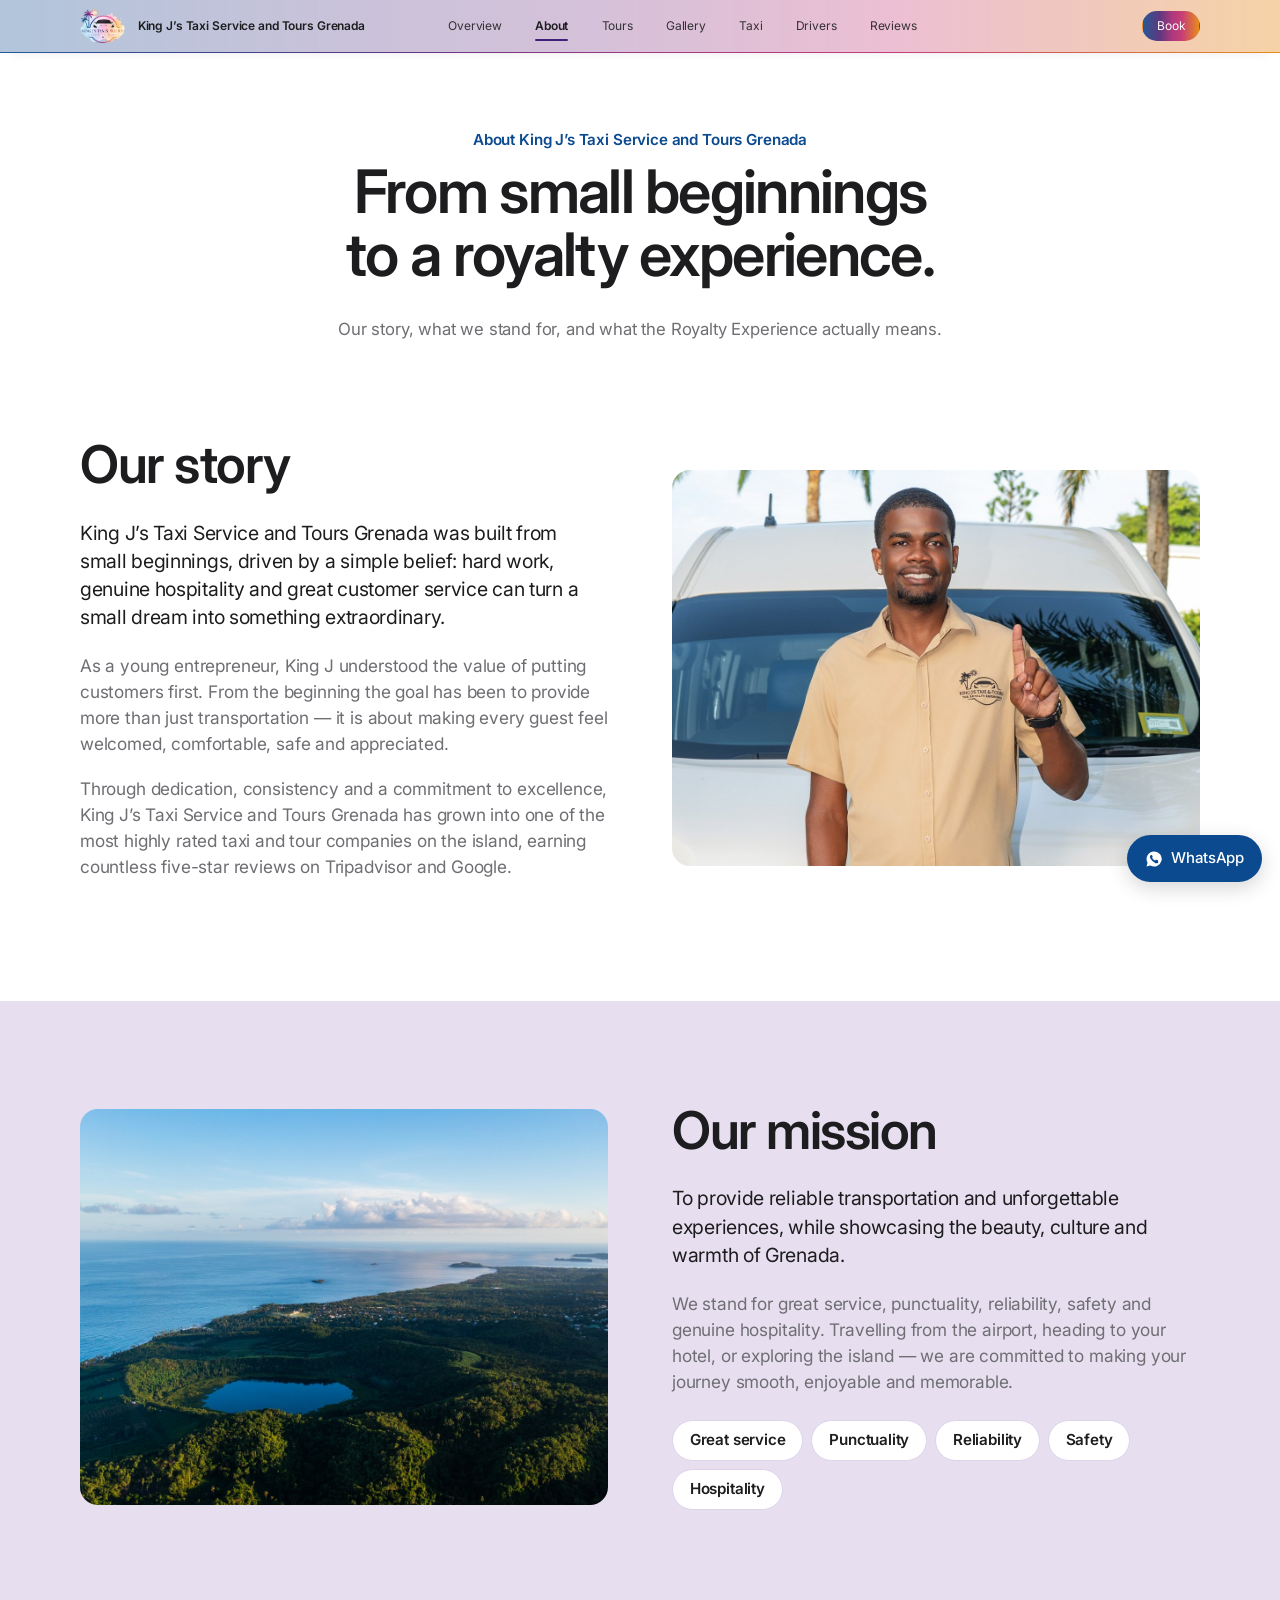
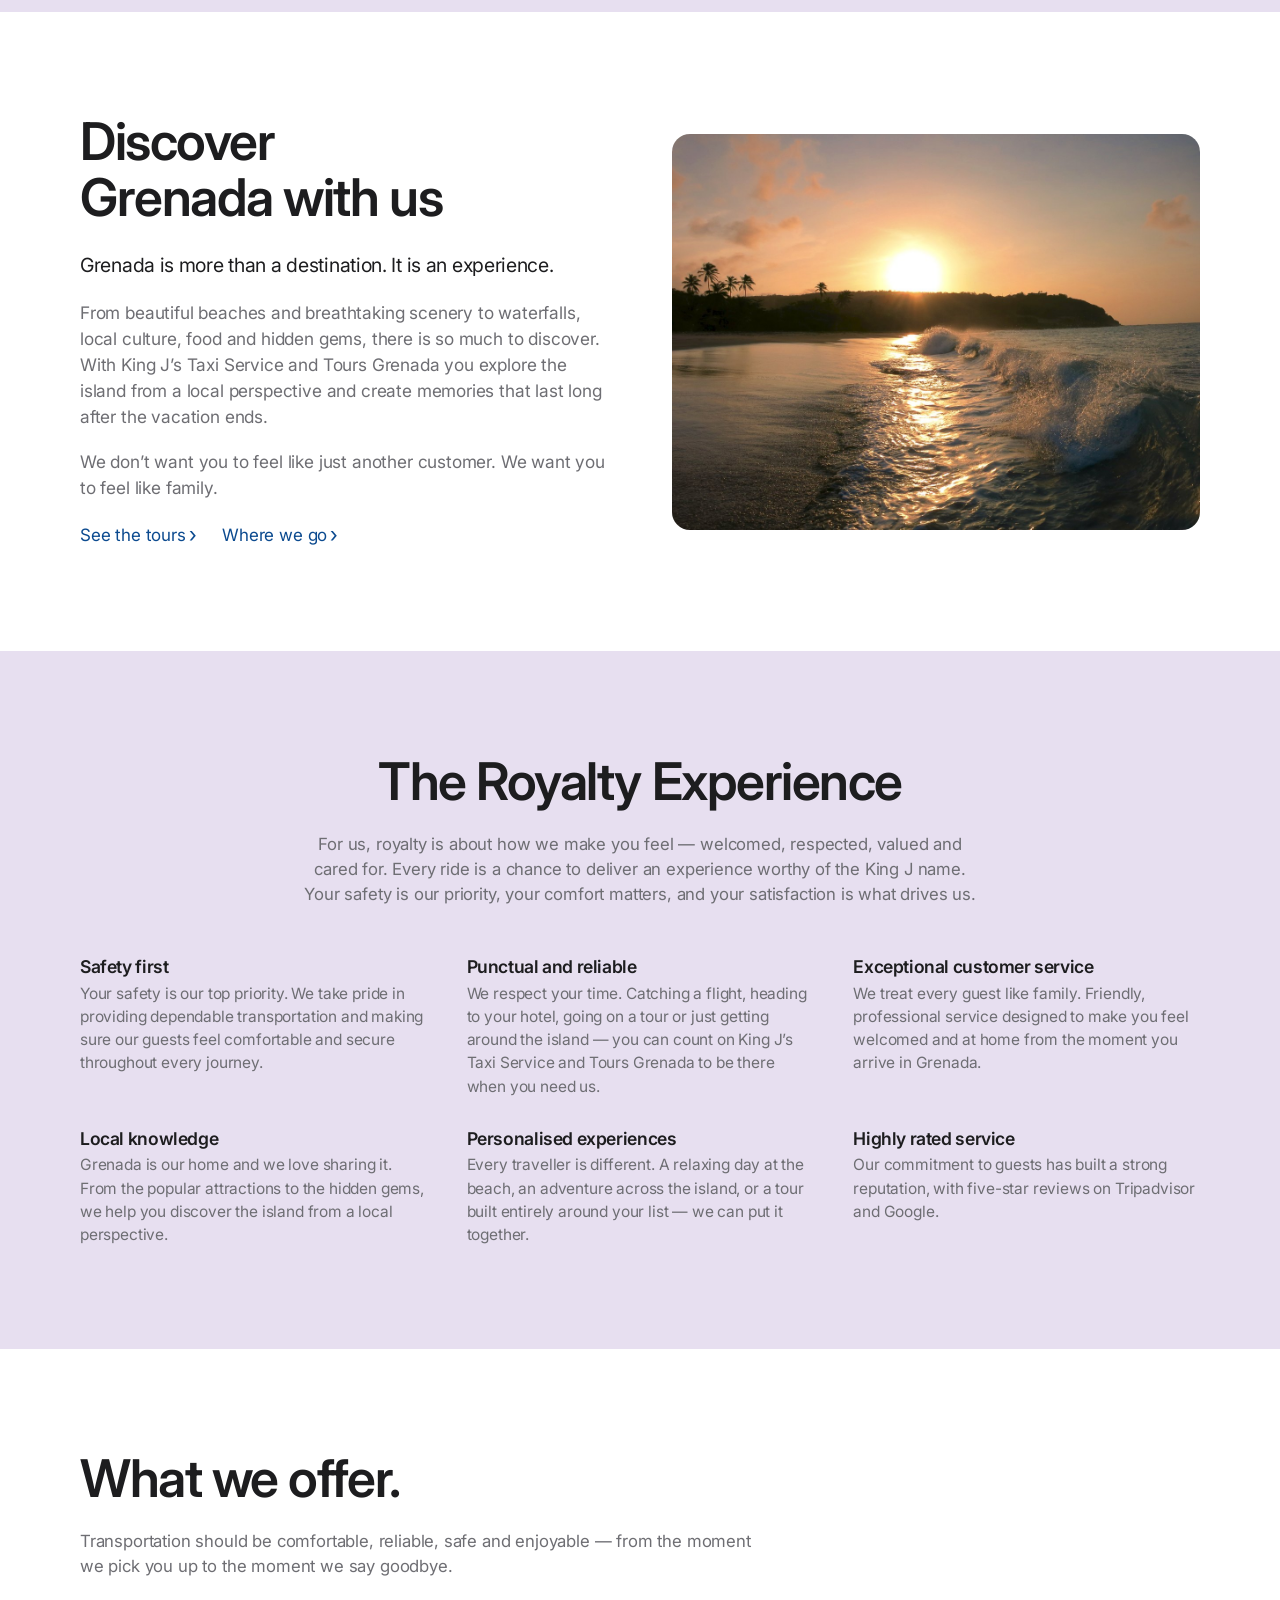
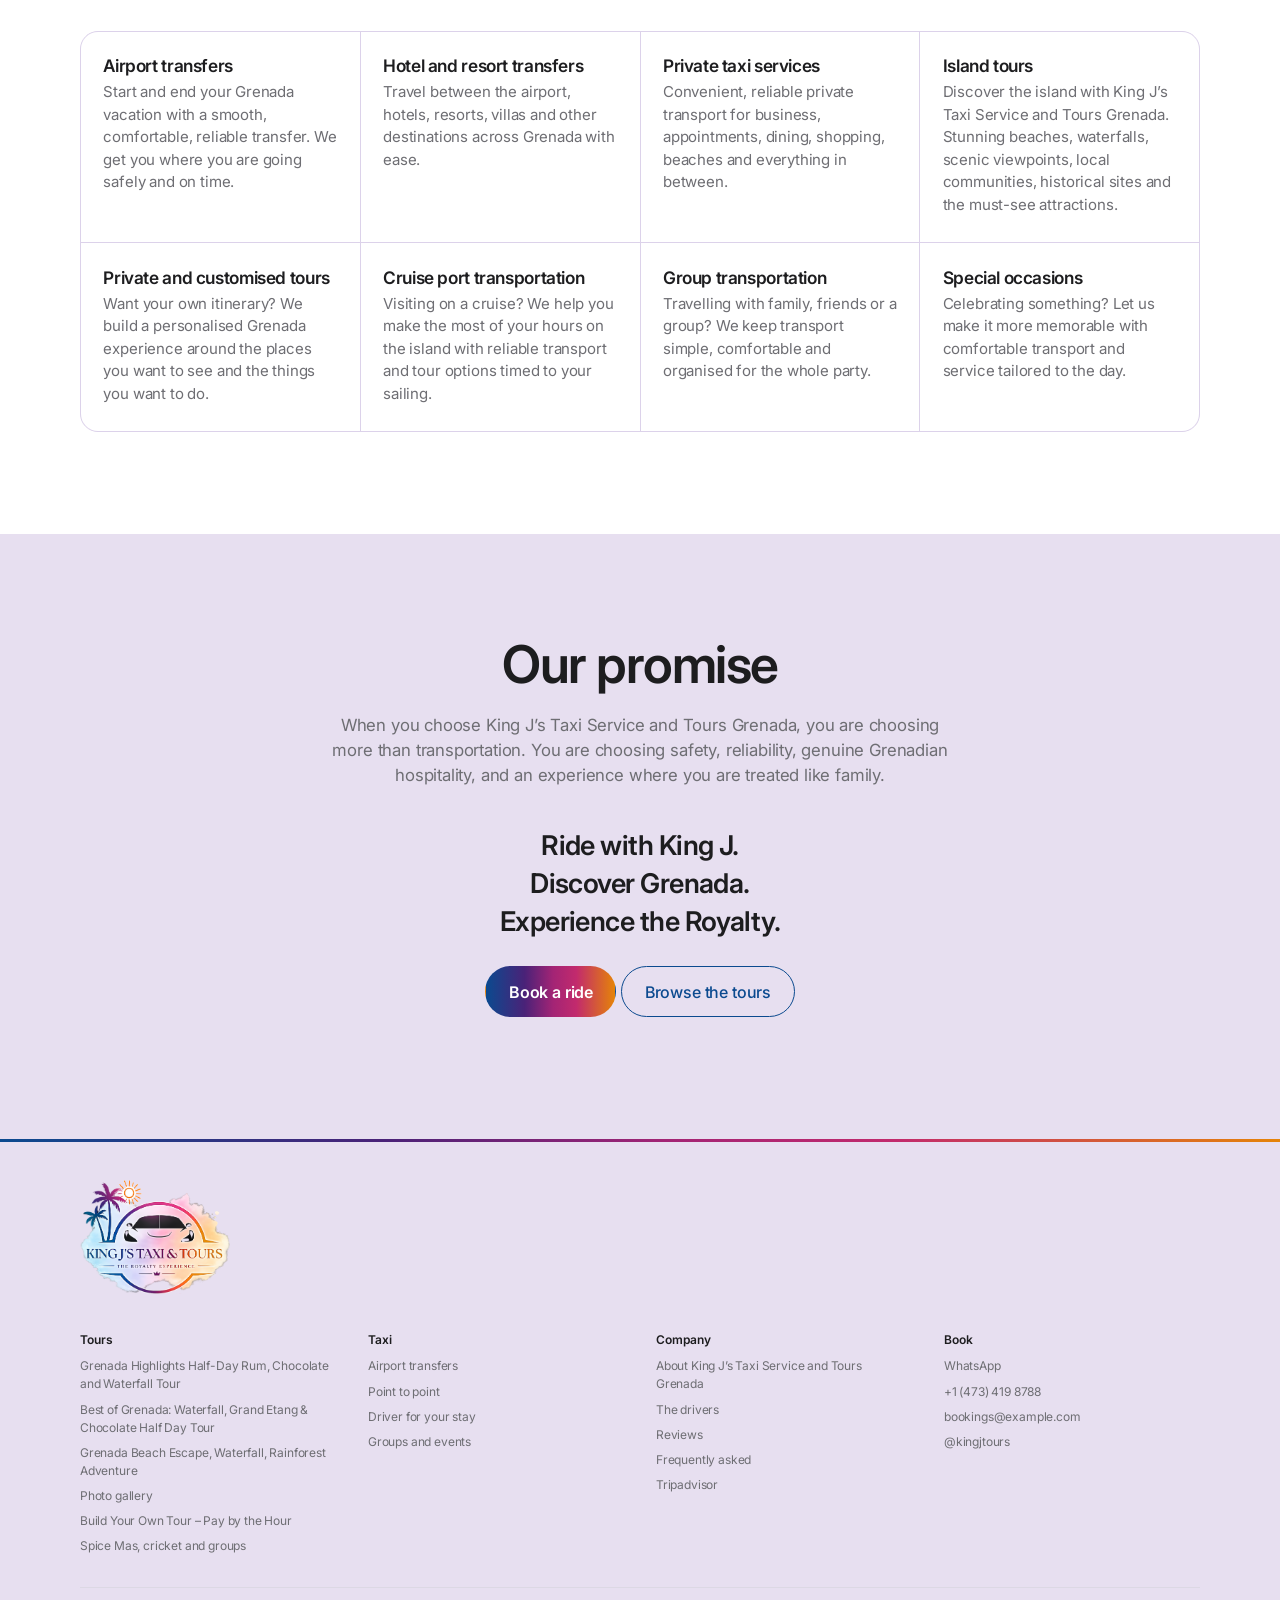
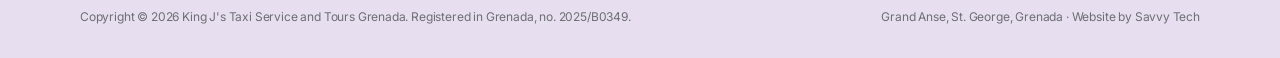
==== about.html @ cdf76119 "Add files via upload" ====
<!DOCTYPE html>
<html lang="en">
<head>
<meta charset="utf-8">
<meta name="viewport" content="width=device-width, initial-scale=1">
<title>About King J&rsquo;s Taxi Service and Tours Grenada &mdash; our story and our promise</title>
<meta name="description" content="The story behind King J's Taxi Service and Tours Grenada — how it started, what we stand for, what we offer, and what the Royalty Experience means.">
<link rel="icon" href="assets/img/favicon.png">
<link rel="preconnect" href="https://fonts.googleapis.com">
<link rel="preconnect" href="https://fonts.gstatic.com" crossorigin>
<link href="https://fonts.googleapis.com/css2?family=Inter:wght@400;500;600;700&display=swap" rel="stylesheet">
<link rel="stylesheet" href="assets/css/style.css">
</head>
<body>
<a class="skip" href="#main">Skip to content</a>

<header class="masthead">
  <div class="wrap wrap--wide masthead__inner">
    <a class="brand" href="index.html">
      <img src="assets/img/kingj-logo.png" alt="" width="1208" height="1031">
      <span class="brand__name">King J&rsquo;s Taxi Service and Tours Grenada</span>
    </a>
    <button class="nav-toggle" type="button" aria-expanded="false" aria-controls="primary-nav" aria-label="Menu"><span class="nav-toggle__bars" aria-hidden="true"><span></span><span></span></span></button>
    <nav class="nav" id="primary-nav" aria-label="Primary">
      <a href="index.html">Overview</a>
      <a href="about.html" aria-current="page">About</a>
      <a href="tours.html">Tours</a>
      <a href="gallery.html">Gallery</a>
      <a href="index.html#taxi">Taxi</a>
      <a href="index.html#drivers">Drivers</a>
      <a href="index.html#reviews">Reviews</a>
      <a class="btn btn--primary" href="contact.html">Book</a>
    </nav>
  </div>
</header>

<main id="main">

  <section class="pagehead">
    <div class="wrap">
      <p class="eyebrow">About King J&rsquo;s Taxi Service and Tours Grenada</p>
      <h1>From small beginnings to a royalty experience.</h1>
      <p class="sub">Our story, what we stand for, and what the Royalty Experience actually means.</p>
    </div>
  </section>

  <section class="band" style="padding-top:clamp(1.5rem,3vw,2.5rem)">
    <div class="wrap wrap--wide split">
      <div class="prose">
        <h2>Our story</h2>
        <p class="first">King J&rsquo;s Taxi Service and Tours Grenada was built from small beginnings, driven by a simple belief: hard work, genuine hospitality and great customer service can turn a small dream into something extraordinary.</p>
        <p>As a young entrepreneur, King J understood the value of putting customers first. From the beginning the goal has been to provide more than just transportation &mdash; it is about making every guest feel welcomed, comfortable, safe and appreciated.</p>
        <p>Through dedication, consistency and a commitment to excellence, King J&rsquo;s Taxi Service and Tours Grenada has grown into one of the most highly rated taxi and tour companies on the island, earning countless five-star reviews on Tripadvisor and Google.</p>
      </div>
      <figure class="photo"><img src="assets/img/about-story.jpg" alt="A King J&rsquo;s Taxi Service and Tours Grenada driver with the van" loading="lazy"></figure>
    </div>
  </section>

  <section class="band band--alt">
    <div class="wrap wrap--wide split">
      <figure class="photo"><img src="assets/img/about-mission.jpg" alt="A crater lake and the north coast of Grenada from the air" loading="lazy"></figure>
      <div class="prose">
        <h2>Our mission</h2>
        <p class="first">To provide reliable transportation and unforgettable experiences, while showcasing the beauty, culture and warmth of Grenada.</p>
        <p>We stand for great service, punctuality, reliability, safety and genuine hospitality. Travelling from the airport, heading to your hotel, or exploring the island &mdash; we are committed to making your journey smooth, enjoyable and memorable.</p>
        <ul class="creed" style="margin-top:1.6rem">
          <li>Great service</li><li>Punctuality</li><li>Reliability</li><li>Safety</li><li>Hospitality</li>
        </ul>
      </div>
    </div>
  </section>

  <section class="band">
    <div class="wrap wrap--wide split">
      <div class="prose">
        <h2>Discover Grenada with us</h2>
        <p class="first">Grenada is more than a destination. It is an experience.</p>
        <p>From beautiful beaches and breathtaking scenery to waterfalls, local culture, food and hidden gems, there is so much to discover. With King J&rsquo;s Taxi Service and Tours Grenada you explore the island from a local perspective and create memories that last long after the vacation ends.</p>
        <p>We don&rsquo;t want you to feel like just another customer. We want you to feel like family.</p>
        <div class="chev-row" style="margin-top:1.4rem"><a class="chev" href="tours.html">See the tours</a><a class="chev" href="index.html#map">Where we go</a></div>
      </div>
      <figure class="photo"><img src="assets/img/about-discover.jpg" alt="Sunset over Levera Beach, Grenada" loading="lazy"></figure>
    </div>
  </section>

  <section class="band band--alt">
    <div class="wrap wrap--wide">
      <div class="band__head center" style="max-width:46rem;margin-inline:auto">
        <h2>The Royalty Experience</h2>
        <p class="sub">For us, royalty is about how we make you feel &mdash; welcomed, respected, valued and cared for. Every ride is a chance to deliver an experience worthy of the King J name. Your safety is our priority, your comfort matters, and your satisfaction is what drives us.</p>
      </div>
      <div class="features">
        <div class="feature"><h3>Safety first</h3><p>Your safety is our top priority. We take pride in providing dependable transportation and making sure our guests feel comfortable and secure throughout every journey.</p></div>
        <div class="feature"><h3>Punctual and reliable</h3><p>We respect your time. Catching a flight, heading to your hotel, going on a tour or just getting around the island &mdash; you can count on King J&rsquo;s Taxi Service and Tours Grenada to be there when you need us.</p></div>
        <div class="feature"><h3>Exceptional customer service</h3><p>We treat every guest like family. Friendly, professional service designed to make you feel welcomed and at home from the moment you arrive in Grenada.</p></div>
        <div class="feature"><h3>Local knowledge</h3><p>Grenada is our home and we love sharing it. From the popular attractions to the hidden gems, we help you discover the island from a local perspective.</p></div>
        <div class="feature"><h3>Personalised experiences</h3><p>Every traveller is different. A relaxing day at the beach, an adventure across the island, or a tour built entirely around your list &mdash; we can put it together.</p></div>
        <div class="feature"><h3>Highly rated service</h3><p>Our commitment to guests has built a strong reputation, with five-star reviews on Tripadvisor and Google.</p></div>
      </div>
    </div>
  </section>

  <section class="band">
    <div class="wrap wrap--wide">
      <div class="band__head">
        <h2>What we offer.</h2>
        <p class="sub">Transportation should be comfortable, reliable, safe and enjoyable &mdash; from the moment we pick you up to the moment we say goodbye.</p>
      </div>
      <div class="offer">
        <div><h3>Airport transfers</h3><p>Start and end your Grenada vacation with a smooth, comfortable, reliable transfer. We get you where you are going safely and on time.</p></div>
        <div><h3>Hotel and resort transfers</h3><p>Travel between the airport, hotels, resorts, villas and other destinations across Grenada with ease.</p></div>
        <div><h3>Private taxi services</h3><p>Convenient, reliable private transport for business, appointments, dining, shopping, beaches and everything in between.</p></div>
        <div><h3>Island tours</h3><p>Discover the island with King J&rsquo;s Taxi Service and Tours Grenada. Stunning beaches, waterfalls, scenic viewpoints, local communities, historical sites and the must-see attractions.</p></div>
        <div><h3>Private and customised tours</h3><p>Want your own itinerary? We build a personalised Grenada experience around the places you want to see and the things you want to do.</p></div>
        <div><h3>Cruise port transportation</h3><p>Visiting on a cruise? We help you make the most of your hours on the island with reliable transport and tour options timed to your sailing.</p></div>
        <div><h3>Group transportation</h3><p>Travelling with family, friends or a group? We keep transport simple, comfortable and organised for the whole party.</p></div>
        <div><h3>Special occasions</h3><p>Celebrating something? Let us make it more memorable with comfortable transport and service tailored to the day.</p></div>
      </div>
    </div>
  </section>

  <section class="band band--alt">
    <div class="wrap closer" style="max-width:44rem">
      <h2>Our promise</h2>
      <p class="sub" style="margin-inline:auto">When you choose King J&rsquo;s Taxi Service and Tours Grenada, you are choosing more than transportation. You are choosing safety, reliability, genuine Grenadian hospitality, and an experience where you are treated like family.</p>
      <p class="chant" style="margin-top:2.4rem">Ride with King J.<br>Discover Grenada.<br>Experience the Royalty.</p>
      <p><a class="btn btn--primary" href="contact.html">Book a ride</a> <a class="btn btn--outline" href="tours.html">Browse the tours</a></p>
    </div>
  </section>

</main>

<footer class="foot">
  <div class="foot__rule" aria-hidden="true"></div>
  <div class="wrap wrap--wide">
    <a class="foot__logo" href="index.html"><img src="assets/img/kingj-logo.png" alt="King J&rsquo;s Taxi Service and Tours Grenada &mdash; The Royalty Experience" width="1208" height="1031" loading="lazy"></a>
    <div class="foot__grid">
      <div>
        <h4>Tours</h4>
        <ul>
          <li><a href="tours.html#chocolate">Grenada Highlights Half-Day Rum, Chocolate and Waterfall Tour</a></li>
          <li><a href="tours.html#island">Best of Grenada: Waterfall, Grand Etang &amp; Chocolate Half Day Tour</a></li>
          <li><a href="tours.html#waterfalls">Grenada Beach Escape, Waterfall, Rainforest Adventure</a></li>
          <li><a href="gallery.html">Photo gallery</a></li>
          <li><a href="tours.html#custom">Build Your Own Tour &ndash; Pay by the Hour</a></li>
          <li><a href="tours.html#spicemas">Spice Mas, cricket and groups</a></li>
        </ul>
      </div>
      <div>
        <h4>Taxi</h4>
        <ul>
          <li><a href="index.html#taxi">Airport transfers</a></li>
          <li><a href="index.html#taxi">Point to point</a></li>
          <li><a href="index.html#taxi">Driver for your stay</a></li>
          <li><a href="index.html#taxi">Groups and events</a></li>
        </ul>
      </div>
      <div>
        <h4>Company</h4>
        <ul>
          <li><a href="about.html">About King J&rsquo;s Taxi Service and Tours Grenada</a></li>
          <li><a href="index.html#drivers">The drivers</a></li>
          <li><a href="index.html#reviews">Reviews</a></li>
          <li><a href="contact.html">Frequently asked</a></li>
          <li><a href="https://www.tripadvisor.com/Attraction_Review-g147296-d32974314-Reviews-King_J_s_Taxi_Services_Tours-St_George_s_Saint_George_Parish_Grenada.html" rel="noopener">Tripadvisor</a></li>
        </ul>
      </div>
      <div>
        <h4>Book</h4>
        <ul>
          <li><a href="https://wa.me/14734198788">WhatsApp</a></li>
          <li><a href="tel:+14734198788">+1 (473) 419 8788</a></li>
          <!-- TODO: replace this placeholder email -->
          <li><a href="mailto:bookings@example.com">bookings@example.com</a></li>
          <li><a href="https://www.instagram.com/kingjtours" rel="noopener">@kingjtours</a></li>
        </ul>
      </div>
    </div>
    <div class="foot__base">
      <span>Copyright &copy; <span id="year">2026</span> King J's Taxi Service and Tours Grenada. Registered in Grenada, no. 2025/B0349.</span>
      <span><span data-kj-site="address_full">Grand Anse, St. George, Grenada</span> &middot; Website by <a href="https://ghosten22.github.io/savvy-tech/" target="_blank" rel="noopener">Savvy Tech</a></span>
    </div>
  </div>
</footer>

<a class="wa-float" href="https://wa.me/14734198788" aria-label="Message King J's Taxi Service and Tours Grenada on WhatsApp"><svg viewBox="0 0 24 24" fill="currentColor" aria-hidden="true"><path d="M12 2a10 10 0 0 0-8.6 15L2 22l5.2-1.4A10 10 0 1 0 12 2Zm5.8 14.2c-.2.7-1.2 1.3-1.9 1.4-.5.1-1.1.1-1.8-.1a13.9 13.9 0 0 1-6.7-5.8c-.5-.9-.8-1.8-.8-2.6 0-.9.4-1.7 1-2.2.2-.2.5-.3.7-.3h.5c.2 0 .4 0 .6.5l.8 1.9c.1.2 0 .4-.1.5l-.5.6c-.1.2-.2.3 0 .6a9.4 9.4 0 0 0 3.7 3.2c.3.1.4.1.6-.1l.7-.8c.2-.2.3-.2.6-.1l1.8.9c.3.1.4.2.5.3 0 .2 0 .8-.2 1.4Z"/></svg><span>WhatsApp</span></a>

<!-- LIGHTBOX -->
<div class="kj-lb" id="kj-lightbox" hidden>
  <button class="kj-lb__close" type="button" aria-label="Close image">
    <svg width="18" height="18" viewBox="0 0 16 16" aria-hidden="true"><path d="M3 3l10 10M13 3L3 13" stroke="currentColor" stroke-width="2" stroke-linecap="round"/></svg>
  </button>
  <button class="kj-lb__nav kj-lb__nav--prev" type="button" aria-label="Previous image">&#8249;</button>
  <button class="kj-lb__nav kj-lb__nav--next" type="button" aria-label="Next image">&#8250;</button>
  <figure class="kj-lb__stage"><img alt=""><figcaption></figcaption></figure>
</div>
<script src="assets/js/lightbox.js" defer></script>
<script src="assets/js/carousel.js" defer></script>
<script src="assets/js/content.js" defer></script>
<script src="assets/js/main.js"></script>
</body>
</html>
---- assets/css/style.css ----
/* ==========================================================================
   King J's Taxi Services & Tours — Grenada
   White background, typographic, Apple-influenced. Colours taken from the logo.
   ========================================================================== */

:root {
  --black:      #1D1D1F;
  --gray:       #6E6E73;
  --gray-2:     #86868B;
  --bg:         #FFFFFF;
  --bg-alt:     #E7DFF0;
  --bg-alt-2:   #F1ECF7;
  --line:       #DCD8E4;
  --line-soft:  #DCD2EA;

  --blue:       #0B4A8F;   /* logo palms and lettering */
  --indigo:     #3B2478;
  --purple:     #6B2076;
  --pink:       #C22A6D;
  --orange:     #E58408;
  --sun:        #F0A500;
  --accent:     #0B4A8F;   /* readable blue for links and icons */
  --accent-2:   #C22A6D;   /* pink for hovers */
  --gold:       #C9A227;
  --brand-grad: linear-gradient(90deg, #0B4A8F 0%, #4A2278 30%, #A32475 52%, #C22A6D 70%, #E58408 100%);

  --sans: "Inter", -apple-system, BlinkMacSystemFont, "Segoe UI", Helvetica, Arial, sans-serif;

  --wrap: 1024px;
  --wrap-wide: 1200px;
  --gutter: clamp(1.25rem, 5vw, 2.5rem);
  --nav-h: 52px;
  --radius: 18px;
  --radius-lg: 28px;
}

*, *::before, *::after { box-sizing: border-box; }
html { scroll-behavior: smooth; -webkit-text-size-adjust: 100%; }

@media (prefers-reduced-motion: reduce) {
  html { scroll-behavior: auto; }
  *, *::before, *::after { animation-duration: .001ms !important; transition-duration: .001ms !important; }
}

body {
  margin: 0; background: var(--bg); color: var(--black);
  font-family: var(--sans); font-size: 1.0625rem; line-height: 1.5;
  letter-spacing: -0.01em; -webkit-font-smoothing: antialiased;
}

img { max-width: 100%; display: block; }
a { color: inherit; }

h1, h2, h3, h4 {
  font-weight: 600; line-height: 1.06; letter-spacing: -0.028em;
  margin: 0 0 .5em; text-wrap: balance;
}
h1 { font-size: clamp(2.6rem, 6.4vw, 4.75rem); }
h2 { font-size: clamp(2rem, 4.4vw, 3.25rem); }
h3 { font-size: clamp(1.25rem, 2vw, 1.6rem); letter-spacing: -0.022em; }
h4 { font-size: 1.05rem; letter-spacing: -0.015em; }
p  { margin: 0 0 1.1em; }

:focus-visible { outline: 3px solid var(--accent); outline-offset: 3px; border-radius: 4px; }

.wrap { width: 100%; max-width: var(--wrap); margin-inline: auto; padding-inline: var(--gutter); }
.wrap--wide { max-width: var(--wrap-wide); }

.center { text-align: center; }
.center p { margin-inline: auto; }

.lede {
  font-size: clamp(1.15rem, 2vw, 1.5rem); line-height: 1.35;
  letter-spacing: -0.018em; color: var(--black); max-width: 34ch;
}
.sub { color: var(--gray); font-size: 1.05rem; max-width: 62ch; }
.eyebrow {
  font-size: .95rem; font-weight: 600; letter-spacing: -0.01em;
  color: var(--accent); margin: 0 0 .5rem;
}
.fine { font-size: .8125rem; line-height: 1.4; color: var(--gray-2); }
.fine a { color: var(--accent); }

.skip {
  position: absolute; left: -9999px; top: 0; z-index: 300;
  background: var(--black); color: #fff; padding: .7rem 1.1rem; border-radius: 8px;
}
.skip:focus { left: .5rem; top: .5rem; }

/* ---------- Buttons and links ------------------------------------------ */

.btn {
  display: inline-flex; align-items: center; justify-content: center; gap: .45rem;
  font-size: 1rem; font-weight: 500; letter-spacing: -0.01em;
  padding: .78rem 1.4rem; border-radius: 980px; text-decoration: none;
  border: 1px solid transparent; cursor: pointer; font-family: var(--sans);
  transition: background-color .2s, color .2s, border-color .2s, opacity .2s;
}
.btn--primary { background-image: var(--brand-grad); color: #fff; font-weight: 600; }
.btn--primary:hover { filter: brightness(1.06); }
.btn--dark { background: var(--black); color: #fff; }
.btn--dark:hover { background: #333336; }
.btn--soft { background: var(--bg-alt); color: var(--black); }
.btn--soft:hover { background: #E8E8ED; }
.btn--outline { border-color: var(--accent); color: var(--accent); }
.btn--outline:hover { background: rgba(10,132,150,.07); }
.btn svg { width: 17px; height: 17px; flex: none; }

.chev {
  color: var(--accent); text-decoration: none; font-size: 1.0625rem;
  display: inline-flex; align-items: center; gap: .18rem; white-space: nowrap;
}
.chev:hover { text-decoration: underline; }
.chev::after { content: "\203A"; font-size: 1.25em; line-height: 1; transform: translateY(-1px); }
.chev-row { display: flex; flex-wrap: wrap; gap: 1.6rem; }
.center .chev-row { justify-content: center; }

/* ---------- Navigation -------------------------------------------------- */

.masthead {
  position: sticky; top: 0; z-index: 100;
  background:
    linear-gradient(90deg, rgba(11,74,143,.32) 0%, rgba(59,36,120,.28) 26%, rgba(107,32,118,.28) 48%,
                    rgba(194,42,109,.30) 70%, rgba(229,132,8,.36) 100%),
    rgba(255,255,255,.88);
  -webkit-backdrop-filter: saturate(180%) blur(20px);
  backdrop-filter: saturate(180%) blur(20px);
  border-bottom: 0;
  border-bottom: 1px solid rgba(20,10,40,.10);
  box-shadow: 0 8px 14px -12px rgba(40,25,70,.18), 0 22px 34px -28px rgba(40,25,70,.14);
}
.masthead::after {
  content: ""; position: absolute; left: 0; right: 0; bottom: -1px; height: 1px;
  background-image: var(--brand-grad); opacity: .85;
}
.masthead__inner {
  display: flex; align-items: center; gap: 1.2rem; min-height: var(--nav-h);
}
.brand { display: flex; align-items: center; gap: .55rem; text-decoration: none; }
.brand { min-width: 0; gap: .8rem; }
.brand img { height: 34px; width: auto; flex: none; }
.brand__name { font-size: .75rem; font-weight: 600; letter-spacing: -0.01em; line-height: 1.15; color: var(--black);
  white-space: nowrap; overflow: hidden; text-overflow: ellipsis; }
@media (max-width: 1240px) and (min-width: 861px) { .nav { gap: 1.15rem; } }
@media (max-width: 1080px) and (min-width: 861px) { .brand__name { display: none; } }
@media (max-width: 860px) { :root { --nav-h: 52px; } .brand img { height: 30px; }
  .brand__name { white-space: normal; overflow: visible; max-width: 13em; } }
@media (max-width: 420px) { .brand img { height: 28px; } .brand__name { font-size: .6875rem; max-width: 12.5em; } }

.nav { display: flex; flex: 1; align-items: center; justify-content: center; gap: clamp(1.1rem, 2.6vw, 2.4rem); margin-left: clamp(1.5rem, 5vw, 4.5rem); }
.nav a {
  position: relative; font-size: .75rem; font-weight: 400;
  text-decoration: none; opacity: .88;
  transition: opacity .18s, color .18s;
}
.nav a:not(.btn) { background: none; box-shadow: none; padding: 0; }
/* each menu item picks up one colour from the logo */
.nav a:not(.btn) { color: var(--black); }
.nav a:nth-of-type(1) { --nav-c: #0B4A8F; }
.nav a:nth-of-type(2) { --nav-c: #3B2478; }
.nav a:nth-of-type(3) { --nav-c: #6B2076; }
.nav a:nth-of-type(4) { --nav-c: #A32475; }
.nav a:nth-of-type(5) { --nav-c: #C22A6D; }
.nav a:nth-of-type(6) { --nav-c: #D4551F; }
.nav a:nth-of-type(7) { --nav-c: #E58408; }
.nav a:not(.btn)::after {
  content: ""; position: absolute; left: 0; right: 0; bottom: -6px; height: 2px;
  border-radius: 2px; background: var(--nav-c, var(--black)); transform: scaleX(0); transform-origin: left;
  transition: transform .22s ease;
}
.nav a:not(.btn):hover { opacity: 1; }
.nav a:not(.btn):hover::after { transform: scaleX(1); }
.nav a[aria-current="page"] { font-weight: 600; opacity: 1; }
.nav a[aria-current="page"]:not(.btn)::after { transform: scaleX(1); }
.nav .btn { font-size: .75rem; padding: .32rem .85rem; box-shadow: none; margin-left: auto; }

.nav-toggle {
  display: none; background: none; border: 0; cursor: pointer;
  font-family: var(--sans); font-size: .8125rem; color: var(--black); padding: .4rem 0;
}
@media (max-width: 860px) {
  .nav-toggle {
    display: block; margin-left: auto; position: relative; z-index: 2;
    width: 34px; height: 34px; padding: 0; border: 0; background: none;
  }
  .nav-toggle__bars { position: absolute; inset: 0; display: block; }
  .nav-toggle__bars span {
    position: absolute; left: 8px; right: 8px; height: 1.5px; border-radius: 2px;
    background: var(--black); transition: transform .34s cubic-bezier(.4,0,.2,1), top .34s cubic-bezier(.4,0,.2,1);
  }
  .nav-toggle__bars span:first-child { top: 13px; }
  .nav-toggle__bars span:last-child  { top: 19px; }
  .nav-toggle[aria-expanded="true"] .nav-toggle__bars span:first-child { top: 16px; transform: rotate(45deg); }
  .nav-toggle[aria-expanded="true"] .nav-toggle__bars span:last-child  { top: 16px; transform: rotate(-45deg); }
  body.nav-open { overflow: hidden; }
  .masthead__inner { gap: .75rem; }
  /* full-height sheet, the way apple.com does it on a phone */
  .nav {
    position: absolute; top: var(--nav-h); left: 0; right: 0; z-index: 90;
    height: calc(100svh - var(--nav-h)); height: calc(100dvh - var(--nav-h));
    background:
      linear-gradient(90deg, rgba(11,74,143,.10), rgba(107,32,118,.09) 50%, rgba(229,132,8,.12)),
      #fff;
    flex-direction: column; align-items: stretch; justify-content: flex-start; gap: 0;
    padding: .6rem var(--gutter) 2.4rem; overflow-y: auto; overscroll-behavior: contain;
    box-shadow: none; border-bottom: 0;
    animation: kj-sheet .28s cubic-bezier(.4,0,.2,1) both;
  }
  .nav[hidden] { display: none; }
  @keyframes kj-sheet { from { opacity: 0; } to { opacity: 1; } }
  @keyframes kj-item { from { opacity: 0; transform: translateY(-8px); } to { opacity: 1; transform: none; } }
  .nav a:not(.btn) {
    padding: 1rem .2rem; font-size: 1.0625rem; font-weight: 500; letter-spacing: -.01em;
    color: var(--black); background: none; box-shadow: none; border-radius: 0;
    border-left: 0; border-bottom: 1px solid rgba(20,10,40,.10);
    animation: kj-item .32s cubic-bezier(.4,0,.2,1) both;
  }
  .nav a:not(.btn)::after { display: none; }
  .nav a:nth-of-type(1) { animation-delay: .04s; }
  .nav a:nth-of-type(2) { animation-delay: .07s; }
  .nav a:nth-of-type(3) { animation-delay: .10s; }
  .nav a:nth-of-type(4) { animation-delay: .13s; }
  .nav a:nth-of-type(5) { animation-delay: .16s; }
  .nav a:nth-of-type(6) { animation-delay: .19s; }
  .nav a:nth-of-type(7) { animation-delay: .22s; }
  .nav a[aria-current="page"] { font-weight: 700; }
  .nav .btn {
    margin: 1.6rem 0 0; font-size: 1rem; padding: .85rem 1.2rem; text-align: center;
    animation: kj-item .32s cubic-bezier(.4,0,.2,1) .25s both;
  }
  @media (prefers-reduced-motion: reduce) {
    .nav, .nav a, .nav .btn { animation: none; }
  }
}

.gal-nav {
  display: flex; align-items: center; justify-content: center; gap: .8rem;
  margin: 1rem 0 clamp(2.5rem, 5vw, 4rem);
}
.gal-nav__arrow {
  width: 34px; height: 34px; flex: none; border: 0; border-radius: 999px; cursor: pointer;
  background: var(--bg-alt); color: var(--black); font-size: 1.1rem; line-height: 1;
  display: grid; place-items: center; transition: background .2s, opacity .2s;
}
.gal-nav__arrow:hover { background: #ded6ec; }
.gal-nav__arrow[disabled] { opacity: .35; cursor: default; }
.gal-dots { display: flex; justify-content: center; gap: .45rem; }
.gal-dots__dot {
  width: 7px; height: 7px; padding: 0; border: 0; border-radius: 999px;
  background: rgba(20,10,40,.22); cursor: pointer; transition: background .2s, transform .2s;
}
.gal-dots__dot.is-on { background: var(--accent); transform: scale(1.25); }
.tourgal {
  --card: calc((100% - 1.8rem) / 3);
  display: flex; gap: .9rem; margin: -1.5rem 0 clamp(2rem,4vw,3rem);
  overflow-x: auto; overscroll-behavior-x: contain;
  scroll-snap-type: x mandatory; scroll-padding: 0 2px;
  padding-bottom: .3rem; scrollbar-width: none;
}
.tourgal::-webkit-scrollbar { display: none; }
.tourgal figure { flex: 0 0 var(--card); scroll-snap-align: start; }
.tourgal figure { margin: 0; overflow: hidden; border-radius: var(--radius); background: var(--bg-alt); }
.tourgal img { width: 100%; height: 100%; aspect-ratio: 4 / 3; object-fit: cover; }
.tourgal--six { --card: calc((100% - 1.8rem) / 3); }
.tourgal--two { --card: calc((100% - .9rem) / 2); }
.tourgal--many { --card: calc((100% - 2.4rem) / 4); gap: .8rem; }
@media (max-width: 1000px) and (min-width: 761px) {
  .tourgal, .tourgal--six, .tourgal--two, .tourgal--many { --card: calc((100% - .9rem) / 2); }
}
.tourgal--two img { aspect-ratio: 3 / 2; }
@media (max-width: 760px) {
  .tourgal, .tourgal--six, .tourgal--two, .tourgal--many {
    --card: 82%; gap: .7rem;
    padding: 0 var(--gutter) .3rem;
    margin-left: calc(var(--gutter) * -1); margin-right: calc(var(--gutter) * -1);
  }
  .tourgal figure { scroll-snap-align: center; }
  .gal-nav__arrow { display: none; }
  .gal__head + .tourgal { margin-bottom: 0; }
}

.storywrap { display: grid; place-items: center; }
.story {
  width: auto; max-width: min(100%, 420px); max-height: min(80svh, 720px);
  border-radius: var(--radius-lg); background: #000;
  box-shadow: 0 22px 44px -26px rgba(20,10,40,.55);
}

/* ---------- Lightbox ---------------------------------------------------- */
.kj-lb {
  position: fixed; inset: 0; z-index: 1200; display: grid; place-items: center;
  background: rgba(14,10,26,.92); opacity: 0; transition: opacity .2s ease;
  padding: clamp(1rem, 4vw, 3rem);
}
.kj-lb[hidden] { display: none; }
.kj-lb.is-open { opacity: 1; }
body.kj-lb-open { overflow: hidden; }
.kj-lb__stage { margin: 0; text-align: center; max-width: 100%; }
.kj-lb__stage img {
  max-width: min(96vw, 1500px); max-height: 84svh; width: auto; height: auto;
  border-radius: 10px; box-shadow: 0 30px 60px -20px rgba(0,0,0,.6); cursor: default;
}
.kj-lb__stage figcaption { margin-top: .8rem; color: rgba(255,255,255,.78); font-size: .875rem; }
.kj-lb__close, .kj-lb__nav {
  position: absolute; border: 0; cursor: pointer; color: #fff;
  background: rgba(255,255,255,.14); border-radius: 999px;
  display: grid; place-items: center; line-height: 1;
}
.kj-lb__close { top: 1rem; right: 1rem; width: 40px; height: 40px; }
.kj-lb__nav { top: 50%; transform: translateY(-50%); width: 46px; height: 46px; font-size: 1.7rem; padding-bottom: .2rem; }
.kj-lb__nav--prev { left: .8rem; }
.kj-lb__nav--next { right: .8rem; }
.kj-lb__close:hover, .kj-lb__nav:hover { background: rgba(255,255,255,.28); }
.photo img, .tourgal img, .person img { cursor: zoom-in; }


/* ---------- Gallery page ------------------------------------------------- */
.gal__head {
  font-size: clamp(1.35rem, 2.6vw, 1.9rem); letter-spacing: -0.02em;
  margin: clamp(3rem, 6vw, 4.5rem) 0 1.25rem;
}
.gal__head:first-child { margin-top: 0; }
.gal-video { margin: 0 0 clamp(2.5rem, 5vw, 4rem); display: flex; flex-direction: column; align-items: center; }
.gal-video video {
  width: auto; max-width: min(100%, 560px); max-height: min(88vh, 900px);
  border-radius: var(--radius); background: #000; display: block;
  box-shadow: 0 20px 40px -24px rgba(20,10,40,.5);
}
.gal-video figcaption { margin-top: .8rem; text-align: center; }
.gal__head + .tourgal { margin: 0 0 clamp(1rem, 2vw, 1.6rem); }

/* ---------- Sections ---------------------------------------------------- */

.band { padding-block: clamp(3.5rem, 8vw, 6.5rem); }
.band--alt { background: var(--bg-alt); }
.band--tight { padding-block: clamp(2.5rem, 5vw, 4rem); }

.band__head { margin-bottom: clamp(2rem, 4vw, 3.25rem); }
.band__head .sub { margin-top: -.2rem; }

/* ---------- Photos ------------------------------------------------------ */

.photo { position: relative; margin: 0; overflow: hidden; background: var(--bg-alt); }
.photo img { width: 100%; height: 100%; object-fit: cover; }

/* ---------- Hero slider -------------------------------------------------- */

.hero {
  position: relative; display: grid; isolation: isolate;
  min-height: min(76vh, 660px);
  background: var(--bg-alt);
}
.slide {
  grid-area: 1 / 1; position: relative; display: flex; align-items: flex-end;
  opacity: 0; transition: opacity .8s ease; pointer-events: none;
}
.slide.is-active { opacity: 1; pointer-events: auto; }
.hero__bg { position: absolute; inset: 0; width: 100%; height: 100%; object-fit: cover; z-index: -2; }
.hero__scrim {
  position: absolute; inset: 0; z-index: -1;
  background: linear-gradient(180deg, rgba(11,11,11,.34) 0%, rgba(11,11,11,.05) 34%, rgba(11,11,11,.62) 100%);
}
.slide__inner { width: 100%; padding-block: clamp(4rem, 10vw, 7rem) clamp(3.5rem, 7vw, 5rem); color: #fff; }
.slide h1 { color: #fff; max-width: 15ch; text-shadow: 0 1px 24px rgba(0,0,0,.28); }
.slide .lede { color: rgba(255,255,255,.94); max-width: 44ch; margin-bottom: 1.6rem; text-shadow: 0 1px 16px rgba(0,0,0,.3); }

.hero__controls {
  position: absolute; z-index: 5; left: 0; right: 0; bottom: 1.1rem;
  display: flex; align-items: center; justify-content: center; gap: 1rem;
}
.hero__dots { display: flex; gap: .5rem; }
.hero__dots button {
  width: 36px; height: 4px; border: 0; padding: 0; cursor: pointer; border-radius: 2px;
  background: rgba(255,255,255,.42); transition: background-color .2s;
}
.hero__dots button[aria-selected="true"] { background-image: var(--brand-grad); background-color: transparent; }
.hero__play {
  background: rgba(255,255,255,.18); border: 1px solid rgba(255,255,255,.4); color: #fff;
  -webkit-backdrop-filter: blur(8px); backdrop-filter: blur(8px);
  font-family: var(--sans); font-size: .75rem; padding: .3rem .75rem; border-radius: 980px; cursor: pointer;
}
.hero__play:hover { background: rgba(255,255,255,.3); }

/* ---------- Stat strip --------------------------------------------------- */

.stats { display: grid; grid-template-columns: repeat(4, 1fr); gap: 1px; background: var(--line-soft); }
@media (max-width: 760px) { .stats { grid-template-columns: repeat(2, 1fr); } }
.stat { background: var(--bg); padding: 1.9rem 1.2rem; text-align: center; }
.band--alt .stat { background: var(--bg-alt); }
.stat b {
  display: block; font-size: clamp(2rem, 3.4vw, 2.75rem); font-weight: 600;
  letter-spacing: -0.03em; line-height: 1; margin-bottom: .4rem;
}
.stat span { font-size: .875rem; color: var(--gray); }

/* ---------- Tile grid ---------------------------------------------------- */

.tiles { display: grid; gap: 1.25rem; grid-template-columns: repeat(2, minmax(0,1fr)); }
@media (max-width: 760px) { .tiles { grid-template-columns: 1fr; } }
.tiles--3 { grid-template-columns: repeat(3, minmax(0,1fr)); }
@media (max-width: 900px) { .tiles--3 { grid-template-columns: repeat(2, minmax(0,1fr)); } }
@media (max-width: 600px) { .tiles--3 { grid-template-columns: 1fr; } }

.tile {
  display: flex; flex-direction: column; overflow: hidden;
  background: var(--bg-alt); border-radius: var(--radius);
  text-decoration: none; color: inherit;
  transition: transform .25s ease;
}
.band--alt .tile { background: var(--bg); }
a.tile:hover { transform: translateY(-3px); }
.tile .photo { aspect-ratio: 16 / 10; }
.tile__body { padding: 1.5rem 1.5rem 1.7rem; flex: 1; display: flex; flex-direction: column; }
.tile__kicker { font-size: .8125rem; font-weight: 600; color: var(--gray); margin-bottom: .5rem; }
.tile h3 { margin-bottom: .35rem; }
.tile p { color: var(--gray); font-size: .9688rem; margin: 0 0 1.15rem; }
.tile__foot { margin-top: auto; display: flex; align-items: baseline; justify-content: space-between; gap: 1rem; flex-wrap: wrap; }
.tile__price { font-size: 1rem; font-weight: 600; }

/* ---------- Filter pills -------------------------------------------------- */

.tabs { display: flex; flex-wrap: wrap; gap: .5rem; justify-content: center; margin-bottom: 2.5rem; }
.tabs button {
  font-family: var(--sans); font-size: .9375rem; font-weight: 500; cursor: pointer;
  padding: .5rem 1.1rem; border-radius: 980px; border: 1px solid var(--line);
  background: transparent; color: var(--black);
  transition: background-color .18s, color .18s, border-color .18s;
}
.tabs button[aria-selected="true"] { background: var(--black); border-color: var(--black); color: #fff; }

/* ---------- Split ---------------------------------------------------------- */

.split { display: grid; gap: clamp(2rem, 5vw, 4rem); grid-template-columns: repeat(2, minmax(0,1fr)); align-items: center; }
@media (max-width: 860px) { .split { grid-template-columns: 1fr; } }
.split .photo { aspect-ratio: 4 / 3; border-radius: var(--radius); }

/* ---------- Island map ------------------------------------------------------ */

.island svg { width: 100%; height: auto; overflow: visible; max-height: 520px; }
.island__sea { fill: none; stroke: #BFD9EA; stroke-width: 14; stroke-linejoin: round; opacity: .55; }
.island__land { fill: url(#landGrad); stroke: none; filter: url(#islandShadow); }
.mp-forest { fill: none; stroke: #5E8B43; stroke-width: 130; stroke-linecap: round; stroke-linejoin: round; opacity: .26; filter: url(#forestBlur); }
.mp-hill { fill: url(#hillGrad); }
.mp-tree { fill: #46702F; }
.mp-river { fill: none; stroke: #5B9FD1; stroke-width: 1.8; stroke-linecap: round; opacity: .85; }
.mp-lake { fill: #6FB0DC; stroke: #fff; stroke-width: 1.2; }
.island__coast { fill: none; stroke: url(#coastGrad); stroke-width: 2.2; stroke-linejoin: round; stroke-linecap: round; }
.pin { cursor: pointer; }
.pin circle.dot { fill: var(--gray); stroke: #fff; stroke-width: 1.6; transition: fill .15s; }
.pin circle.halo { fill: var(--accent); opacity: 0; transition: opacity .2s; }
.island svg { max-height: 560px; }
.pin:hover circle.dot, .pin[aria-pressed="true"] circle.dot { fill: var(--accent); }
.pin:hover circle.halo, .pin[aria-pressed="true"] circle.halo { opacity: .18; }
.pin:focus-visible { outline: 3px solid var(--accent); outline-offset: 2px; }
.island__readout { margin-top: 1.2rem; min-height: 5.5rem; }
.island__readout h3 { font-size: 1.2rem; margin-bottom: .3rem; }
.island__readout p { font-size: .9688rem; color: var(--gray); margin: 0; max-width: 44ch; }

/* ---------- Drivers ---------------------------------------------------------- */

.people { display: grid; gap: 1.25rem; grid-template-columns: repeat(3, minmax(0,1fr)); }
@media (max-width: 800px) { .people { grid-template-columns: 1fr; } }
.person { background: var(--bg-alt); border-radius: var(--radius); overflow: hidden; }
.person--lead {
  display: grid; grid-template-columns: 1.05fr 1fr; gap: clamp(1.2rem, 3vw, 2.4rem);
  align-items: center; padding: clamp(1rem, 2vw, 1.4rem); margin-bottom: clamp(1.4rem, 3vw, 2rem);
}
.person--lead .storycar { min-width: 0; }
.person--lead .tourgal--solo { --card: 100%; margin: 0; }
.person--lead .tourgal--solo figure { scroll-snap-align: center; border-radius: calc(var(--radius) - 6px); overflow: hidden; }
.person--lead .tourgal--solo img { aspect-ratio: 4 / 3; }
.person--lead .gal-nav { margin: .8rem 0 0; }
.person--lead .person__body { padding: 0 clamp(.4rem, 1vw, 1rem); }
.people--pair { grid-template-columns: repeat(2, minmax(0, 1fr)); }
.people--pair { max-width: 900px; margin-inline: auto; }
.people--pair .person > .photo { aspect-ratio: 4 / 5; }
@media (max-width: 860px) {
  .person--lead { grid-template-columns: 1fr; }
  .people--pair { grid-template-columns: 1fr; }
}
.person .photo { aspect-ratio: 3 / 2; }
.person__body { padding: 1.5rem 1.5rem 1.7rem; }
.person h3 { font-size: 1.2rem; margin-bottom: .1rem; }
.person__role { font-size: .875rem; color: var(--gray); margin-bottom: .9rem; }
.person p { font-size: .9688rem; color: var(--gray); margin: 0; }
.person__tag { margin-top: .8rem !important; color: var(--accent) !important; font-size: .9063rem !important; }

/* ---------- Reviews ------------------------------------------------------------ */

.rail {
  display: grid; grid-auto-flow: column; grid-auto-columns: minmax(300px, 1fr);
  gap: 1.25rem; overflow-x: auto; scroll-snap-type: x mandatory;
  padding-bottom: .5rem; scrollbar-width: thin;
}
.rail > * { scroll-snap-align: start; }
.rail-nav { display: flex; gap: .5rem; }
.rail-nav button {
  width: 36px; height: 36px; border-radius: 50%; cursor: pointer;
  border: 0; background: var(--bg-alt); color: var(--black); font-size: 1rem; line-height: 1;
}
.band--alt .rail-nav button { background: #fff; }
.rail-nav button:hover { background: var(--line-soft); }

.review {
  background: var(--bg); border-radius: var(--radius); padding: 1.7rem 1.6rem;
  display: flex; flex-direction: column;
}
.band--alt .review { background: var(--bg); }
.stars { color: var(--gold); font-size: .875rem; letter-spacing: .08em; margin: 0 0 .8rem; }
.review blockquote { margin: 0 0 1.1rem; font-size: 1.0625rem; line-height: 1.45; letter-spacing: -0.012em; }
.review figcaption { margin-top: auto; font-size: .875rem; color: var(--gray); }

.mentions { display: flex; flex-wrap: wrap; gap: .5rem; justify-content: center; }
.mentions span {
  font-size: .875rem; color: var(--gray); background: var(--bg);
  border: 1px solid var(--line-soft); border-radius: 980px; padding: .4rem .95rem;
}
.band--alt .mentions span { background: #fff; }

/* ---------- Feature list ------------------------------------------------------- */

.features { display: grid; gap: 2rem 2.5rem; grid-template-columns: repeat(3, minmax(0,1fr)); }
@media (max-width: 880px) { .features { grid-template-columns: repeat(2, minmax(0,1fr)); } }
@media (max-width: 560px) { .features { grid-template-columns: 1fr; } }
.feature__mark { width: 26px; height: 26px; margin-bottom: .9rem; stroke: var(--accent); fill: none; stroke-width: 1.6; stroke-linecap: round; stroke-linejoin: round; }
.feature h3 { font-size: 1.1rem; margin-bottom: .3rem; }
.feature p { font-size: .9688rem; color: var(--gray); margin: 0; }

/* ---------- Forms ---------------------------------------------------------------- */

.panel { background: var(--bg-alt); border-radius: var(--radius-lg); padding: clamp(1.75rem, 4vw, 3rem); }
.band--alt .panel { background: var(--bg); }

.book { display: grid; gap: clamp(2rem, 4vw, 3rem); grid-template-columns: minmax(0,1.15fr) minmax(0,.85fr); }
@media (max-width: 860px) { .book { grid-template-columns: 1fr; } }

.field { margin-bottom: 1rem; }
.field label { display: block; font-size: .8125rem; font-weight: 500; color: var(--gray); margin-bottom: .35rem; }
.field input, .field select, .field textarea {
  width: 100%; font-family: var(--sans); font-size: 1rem; color: var(--black);
  padding: .78rem .95rem; background: #fff;
  border: 1px solid var(--line); border-radius: 12px;
}
.band--alt .field input, .band--alt .field select, .band--alt .field textarea { background: var(--bg-alt); }
.field textarea { min-height: 110px; resize: vertical; }
.field input::placeholder, .field textarea::placeholder { color: var(--gray-2); }
.field-row { display: grid; gap: 1rem; grid-template-columns: 1fr 1fr; }
@media (max-width: 560px) { .field-row { grid-template-columns: 1fr; } }

.quickbar {
  display: grid; grid-template-columns: repeat(4, minmax(0,1fr)); gap: 1rem;
  background: var(--bg-alt); border-radius: var(--radius); padding: 1.25rem;
  align-items: end; text-align: left;
}
@media (max-width: 820px) { .quickbar { grid-template-columns: 1fr 1fr; } .quickbar__go { grid-column: 1 / -1; } }
@media (max-width: 480px) { .quickbar { grid-template-columns: 1fr; } }
.quickbar .btn { width: 100%; }

.facts { list-style: none; margin: 0; padding: 0; }
.facts li {
  display: flex; justify-content: space-between; gap: 1rem;
  padding: .85rem 0; border-bottom: 1px solid var(--line-soft); font-size: .9688rem;
}
.facts li:last-child { border-bottom: 0; }
.facts span:first-child { color: var(--gray); }
.facts span:last-child { text-align: right; font-weight: 500; }
.facts a { color: var(--accent); text-decoration: none; }
.facts a:hover { text-decoration: underline; }

/* ---------- Page head ------------------------------------------------------------- */

.pagehead { padding-block: clamp(3rem, 6vw, 4.75rem) clamp(1.5rem, 3vw, 2.5rem); text-align: center; }
.pagehead h1 { font-size: clamp(2.3rem, 5.2vw, 3.75rem); }
.pagehead .sub { margin-inline: auto; }

/* ---------- Footer ------------------------------------------------------------------ */

.foot__rule { height: 3px; background-image: var(--brand-grad); }
.foot { background: var(--bg-alt); color: var(--gray); padding-block: 0 2rem; font-size: .75rem; line-height: 1.5; }
.foot__grid { margin-top: 2.5rem; display: grid; gap: 1.75rem 2rem; grid-template-columns: repeat(4, 1fr); padding-bottom: 1.5rem; border-bottom: 1px solid var(--line); }
@media (max-width: 760px) { .foot__grid { grid-template-columns: repeat(2, 1fr); } }
.foot__logo { display: block; width: 150px; margin: 2.4rem 0 .6rem; }
.foot__logo img { display: block; width: 100%; height: auto; }
.foot h4 { font-size: .75rem; font-weight: 600; color: var(--black); margin-bottom: .7rem; letter-spacing: -0.005em; }
.foot ul { list-style: none; margin: 0; padding: 0; }
.foot li { margin-bottom: .45rem; }
.foot a { color: var(--gray); text-decoration: none; }
.foot a:hover { color: var(--black); text-decoration: underline; }
.foot__base { padding-top: 1.25rem; display: flex; flex-wrap: wrap; gap: .5rem 1.5rem; justify-content: space-between; }

/* ---------- Floating WhatsApp --------------------------------------------------------- */

.wa-float {
  position: fixed; right: 1.1rem; bottom: 1.1rem; z-index: 90;
  display: inline-flex; align-items: center; gap: .5rem;
  background: var(--accent); color: #fff; text-decoration: none;
  padding: .78rem 1.15rem; border-radius: 980px; font-weight: 500; font-size: .9375rem;
  box-shadow: 0 6px 20px rgba(0,0,0,.16);
}
.wa-float:hover { background: var(--accent-2); }
.wa-float svg { width: 18px; height: 18px; fill: currentColor; }
@media (max-width: 560px) { .wa-float span { display: none; } .wa-float { padding: .9rem; } }

.visually-hidden { position: absolute; width: 1px; height: 1px; margin: -1px; padding: 0; overflow: hidden; clip: rect(0 0 0 0); white-space: nowrap; border: 0; }
.tile[hidden], .page[hidden] { display: none !important; }

/* ---------- Instagram grid ------------------------------------------------- */
.ig-grid { display: grid; grid-template-columns: repeat(6, minmax(0,1fr)); gap: .6rem; }
@media (max-width: 900px) { .ig-grid { grid-template-columns: repeat(3, minmax(0,1fr)); } }
.ig-grid .photo { aspect-ratio: 1; border-radius: 12px; display: block; }
.ig-grid .photo img { transition: transform .3s ease; }
.ig-grid .photo:hover img { transform: scale(1.04); }

/* ---------- About page ------------------------------------------------------ */
.eyebrow--light { color: #fff; opacity: .82; }
.slide__actions { display: flex; flex-wrap: wrap; gap: .7rem; }
.slide .lede { max-width: 52ch; }

.prose { max-width: 40rem; }
.prose h2 { margin-top: 0; }
.prose p { color: var(--gray); font-size: 1.08rem; }
.prose p.first { color: var(--black); font-size: 1.22rem; line-height: 1.45; letter-spacing: -0.015em; }

.creed { list-style: none; margin: 0; padding: 0; display: flex; flex-wrap: wrap; gap: .5rem; }
.creed li {
  font-size: .95rem; font-weight: 600; padding: .5rem 1.05rem; border-radius: 980px;
  background: #fff; border: 1px solid var(--line-soft);
}
.band--alt .creed li { background: var(--bg); }

.offer { display: grid; gap: 1px; grid-template-columns: repeat(4, minmax(0,1fr)); background: var(--line-soft); border: 1px solid var(--line-soft); border-radius: var(--radius); overflow: hidden; }
@media (max-width: 1000px) { .offer { grid-template-columns: repeat(2, minmax(0,1fr)); } }
@media (max-width: 600px) { .offer { grid-template-columns: 1fr; } }
.offer > div { background: #fff; padding: 1.6rem 1.4rem; }
.offer h3 { font-size: 1.08rem; margin-bottom: .35rem; }
.offer p { font-size: .94rem; color: var(--gray); margin: 0; }

.closer { text-align: center; }
.closer h2 { margin-bottom: .4em; }
.closer .chant { font-size: clamp(1.2rem,2.4vw,1.7rem); font-weight: 600; letter-spacing: -0.02em; line-height: 1.4; color: var(--black); margin: 0 0 1.6rem; }

/* the About slide carries more copy, so it runs at a smaller size */
.slide--about h1 { font-size: clamp(2rem, 4.2vw, 3.3rem); max-width: 19ch; }
.slide--about .lede { font-size: clamp(1rem, 1.35vw, 1.15rem); max-width: 54ch; }
.btn--ghost { border-color: rgba(255,255,255,.7); color: #fff; background: rgba(255,255,255,.08); -webkit-backdrop-filter: blur(6px); backdrop-filter: blur(6px); }
.btn--ghost:hover { background: rgba(255,255,255,.2); }

/* single-slide hero: no carousel controls */
.hero .slide { opacity: 1; pointer-events: auto; }
.person__badge {
  width: 46px; height: 46px; border-radius: 50%;
  background-image: var(--brand-grad); color: #fff;
  display: grid; place-items: center; font-weight: 700; font-size: 1rem;
  margin: 0 0 1rem;
}
.person__body { padding: 1.7rem 1.5rem 1.8rem; }

/* hero has no poster frame — a brand-tinted backdrop covers the moment before playback */
.hero { background: linear-gradient(160deg, #0E3529, #07231C); }

/* ---------- Expanded hero: fills the first screen ------------------------ */
.hero { min-height: calc(100svh - var(--nav-h)); min-height: calc(100vh - var(--nav-h)); }
.hero .slide { align-items: center; }
.slide__inner { padding-block: clamp(4rem, 8vw, 6rem); }
.slide--about h1 { font-size: clamp(2.4rem, 5vw, 4rem); max-width: 16ch; }
.slide--about .lede { font-size: clamp(1.05rem, 1.5vw, 1.25rem); max-width: 56ch; }
.hero__scrim {
  background: linear-gradient(180deg, rgba(11,11,11,.30) 0%, rgba(11,11,11,.12) 40%, rgba(11,11,11,.58) 100%);
}
@media (max-width: 640px) {
  .hero { min-height: calc(92svh - var(--nav-h)); }
  .slide__inner { padding-block: 3rem; }
}

/* ---------- Two drivers, portrait frames --------------------------------- */
.people--two { grid-template-columns: repeat(2, minmax(0,1fr)); max-width: 820px; margin-inline: auto; }
@media (max-width: 700px) { .people--two { grid-template-columns: 1fr; max-width: 420px; } }
.person .photo { aspect-ratio: 4 / 5; }
.person__badge { display: none; }

/* every photo fills its frame without distortion or letterboxing */
.photo img { width: 100%; height: 100%; object-fit: cover; object-position: center; display: block; }
.split .photo img, .tile .photo img, .person .photo img { height: 100%; }
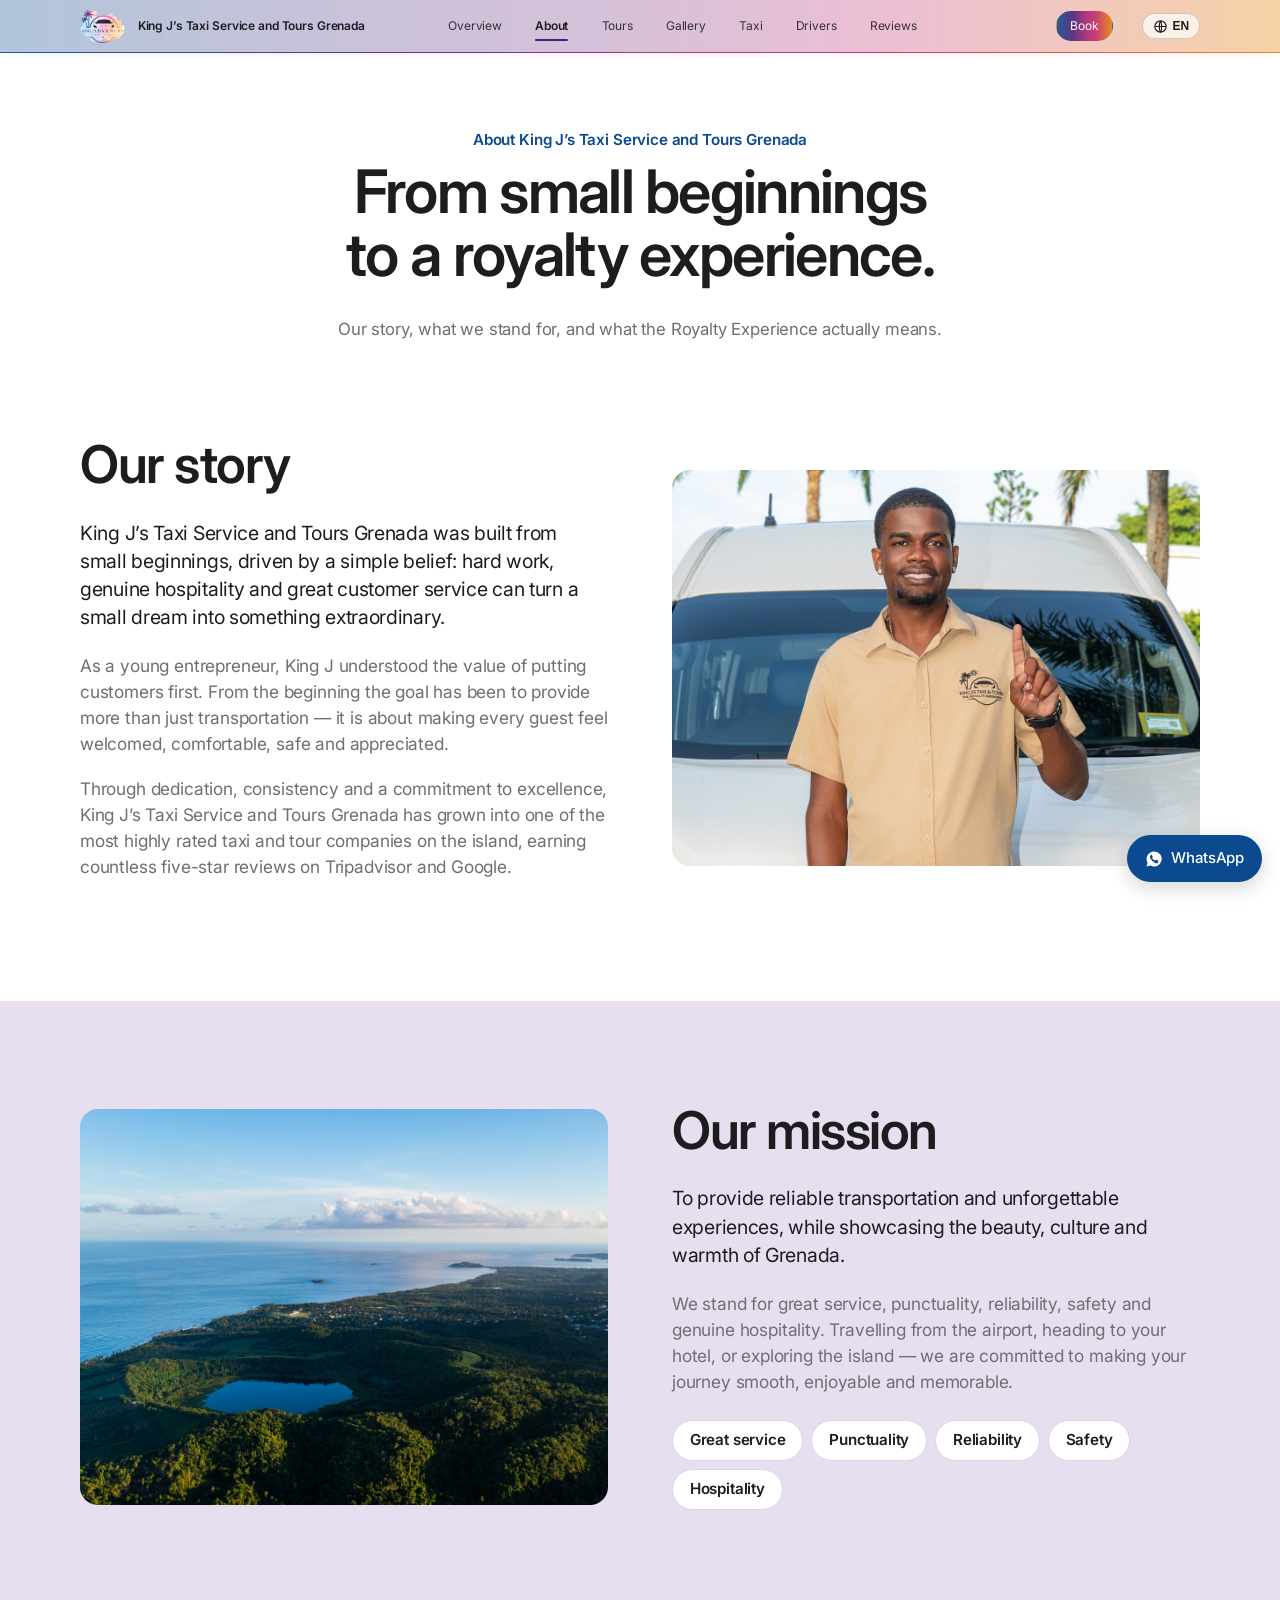
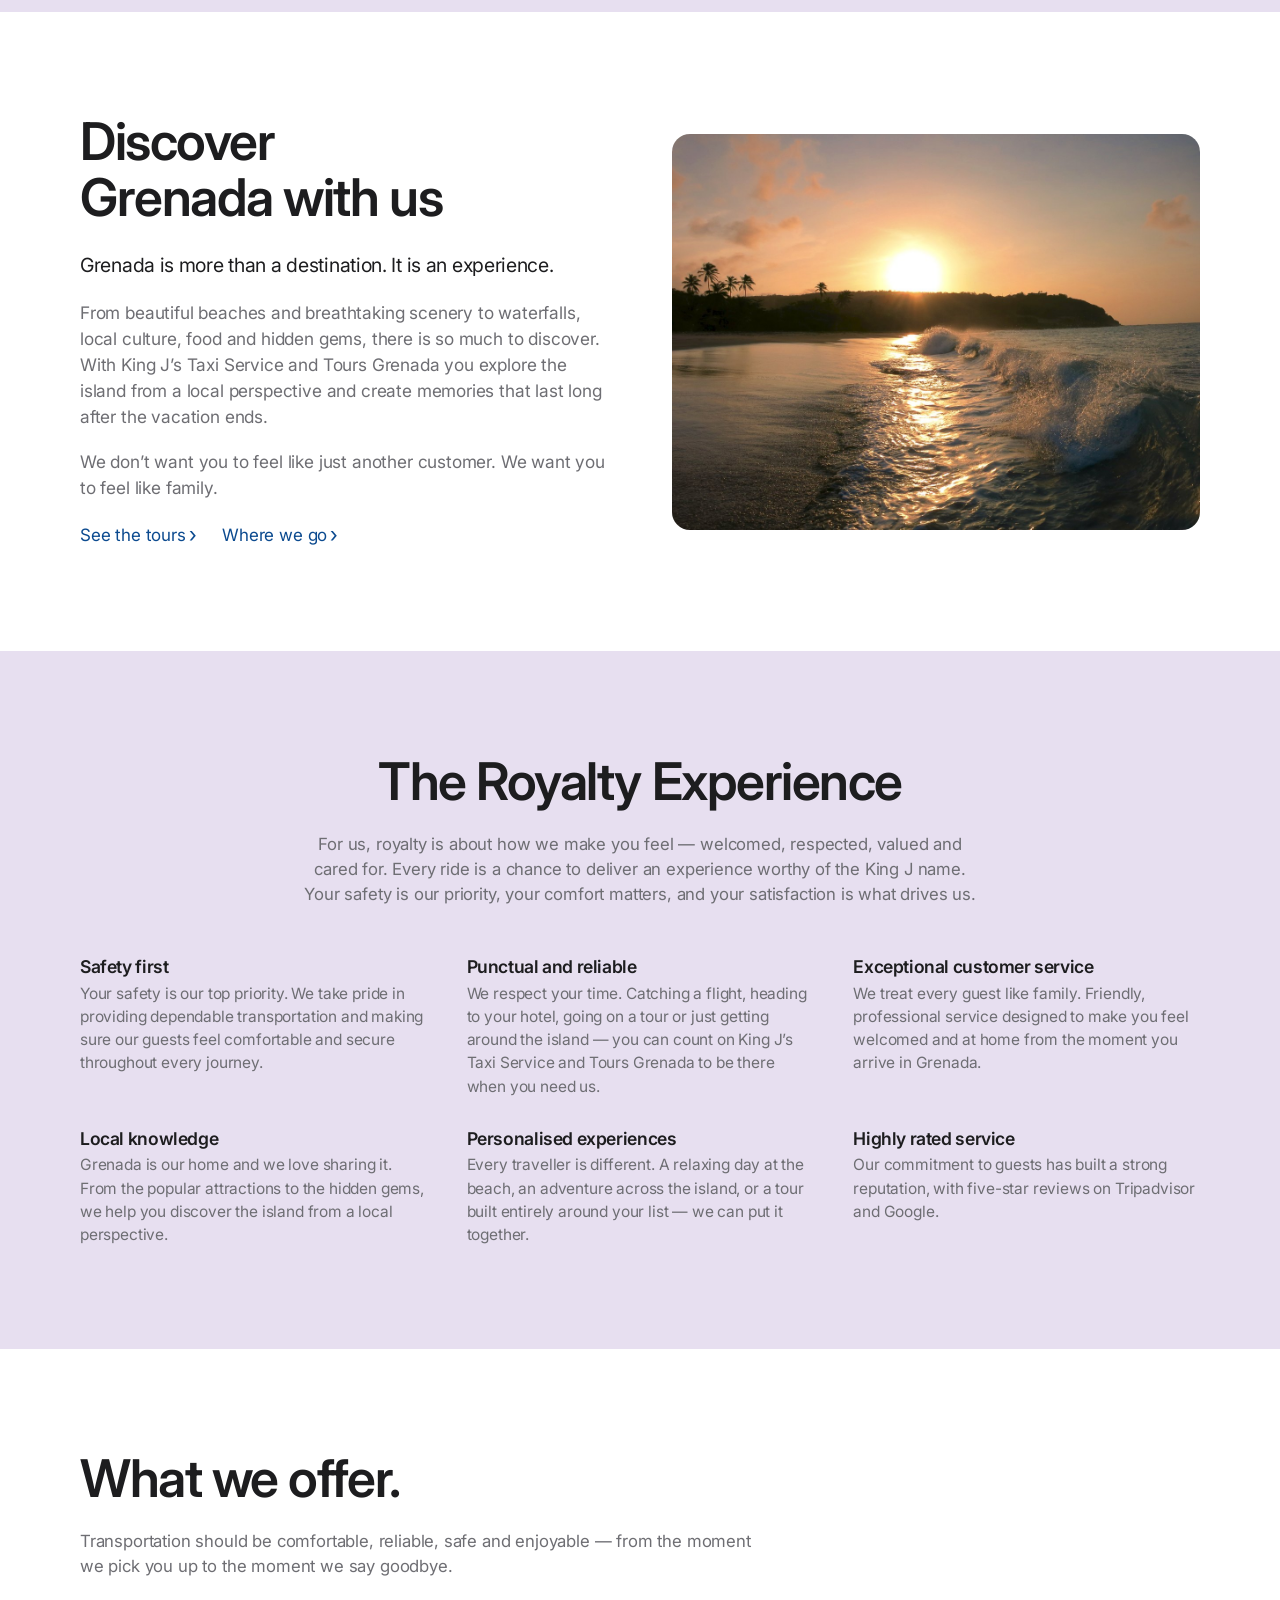
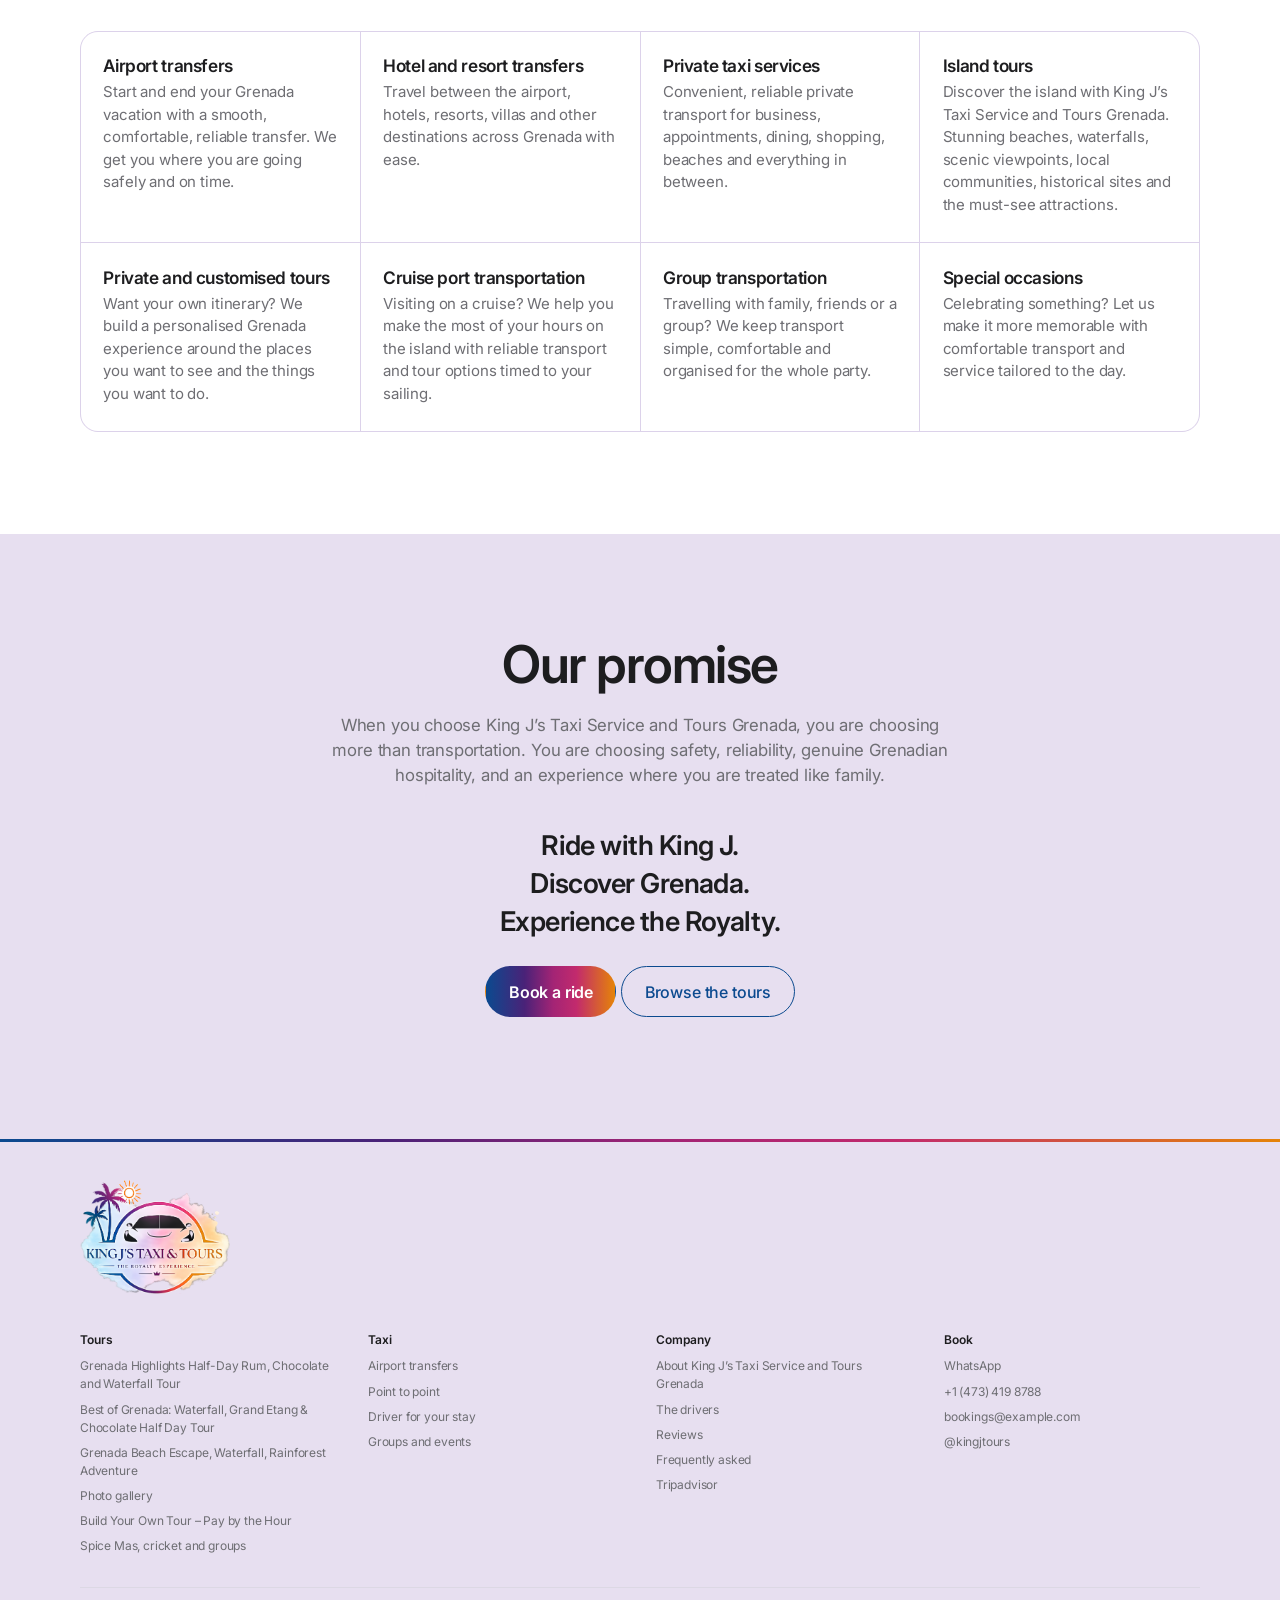
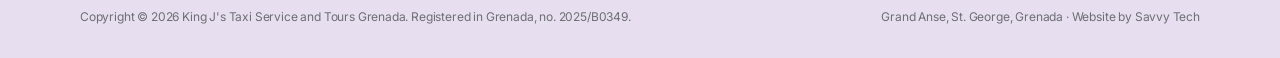
==== commit 8934ec60: "Add files via upload" ====
--- a/about.html
+++ b/about.html
@@ -197,6 +197,7 @@
 <script src="assets/js/lightbox.js" defer></script>
 <script src="assets/js/carousel.js" defer></script>
 <script src="assets/js/content.js" defer></script>
+<script src="assets/js/i18n.js" defer></script>
 <script src="assets/js/main.js"></script>
 </body>
 </html>
--- a/assets/css/style.css
+++ b/assets/css/style.css
@@ -286,6 +286,37 @@
   box-shadow: 0 22px 44px -26px rgba(20,10,40,.55);
 }
 
+/* ---------- Language switcher ------------------------------------------- */
+.kj-lang { position: relative; flex: none; margin-left: .6rem; }
+.kj-lang__toggle {
+  display: flex; align-items: center; gap: .3rem; cursor: pointer;
+  border: 1px solid rgba(20,10,40,.18); background: rgba(255,255,255,.72);
+  border-radius: 999px; padding: .28rem .6rem; color: var(--black);
+  font-size: .75rem; font-weight: 600; letter-spacing: .01em;
+}
+.kj-lang__toggle:hover { background: #fff; }
+.kj-lang__menu {
+  position: absolute; right: 0; top: calc(100% + .5rem); z-index: 120;
+  background: #fff; border-radius: 12px; padding: .35rem;
+  border: 1px solid var(--line-soft);
+  box-shadow: 0 16px 30px -14px rgba(20,10,40,.45);
+  display: grid; min-width: 9.5rem;
+}
+.kj-lang__menu[hidden] { display: none; }
+.kj-lang__btn {
+  text-align: left; border: 0; background: none; cursor: pointer;
+  padding: .5rem .7rem; border-radius: 8px; font-size: .875rem; color: var(--black);
+}
+.kj-lang__btn:hover { background: var(--bg-alt); }
+.kj-lang__btn[aria-current="true"] { font-weight: 700; background: var(--bg-alt); }
+@media (max-width: 860px) {
+  .brand { order: 1; }
+  .kj-lang { order: 2; margin-left: auto; margin-right: 0; }
+  .nav-toggle { order: 3; margin-left: .55rem !important; }
+  .nav { order: 4; }
+  .kj-lang__menu { right: -2.6rem; }
+}
+
 /* ---------- Lightbox ---------------------------------------------------- */
 .kj-lb {
   position: fixed; inset: 0; z-index: 1200; display: grid; place-items: center;
